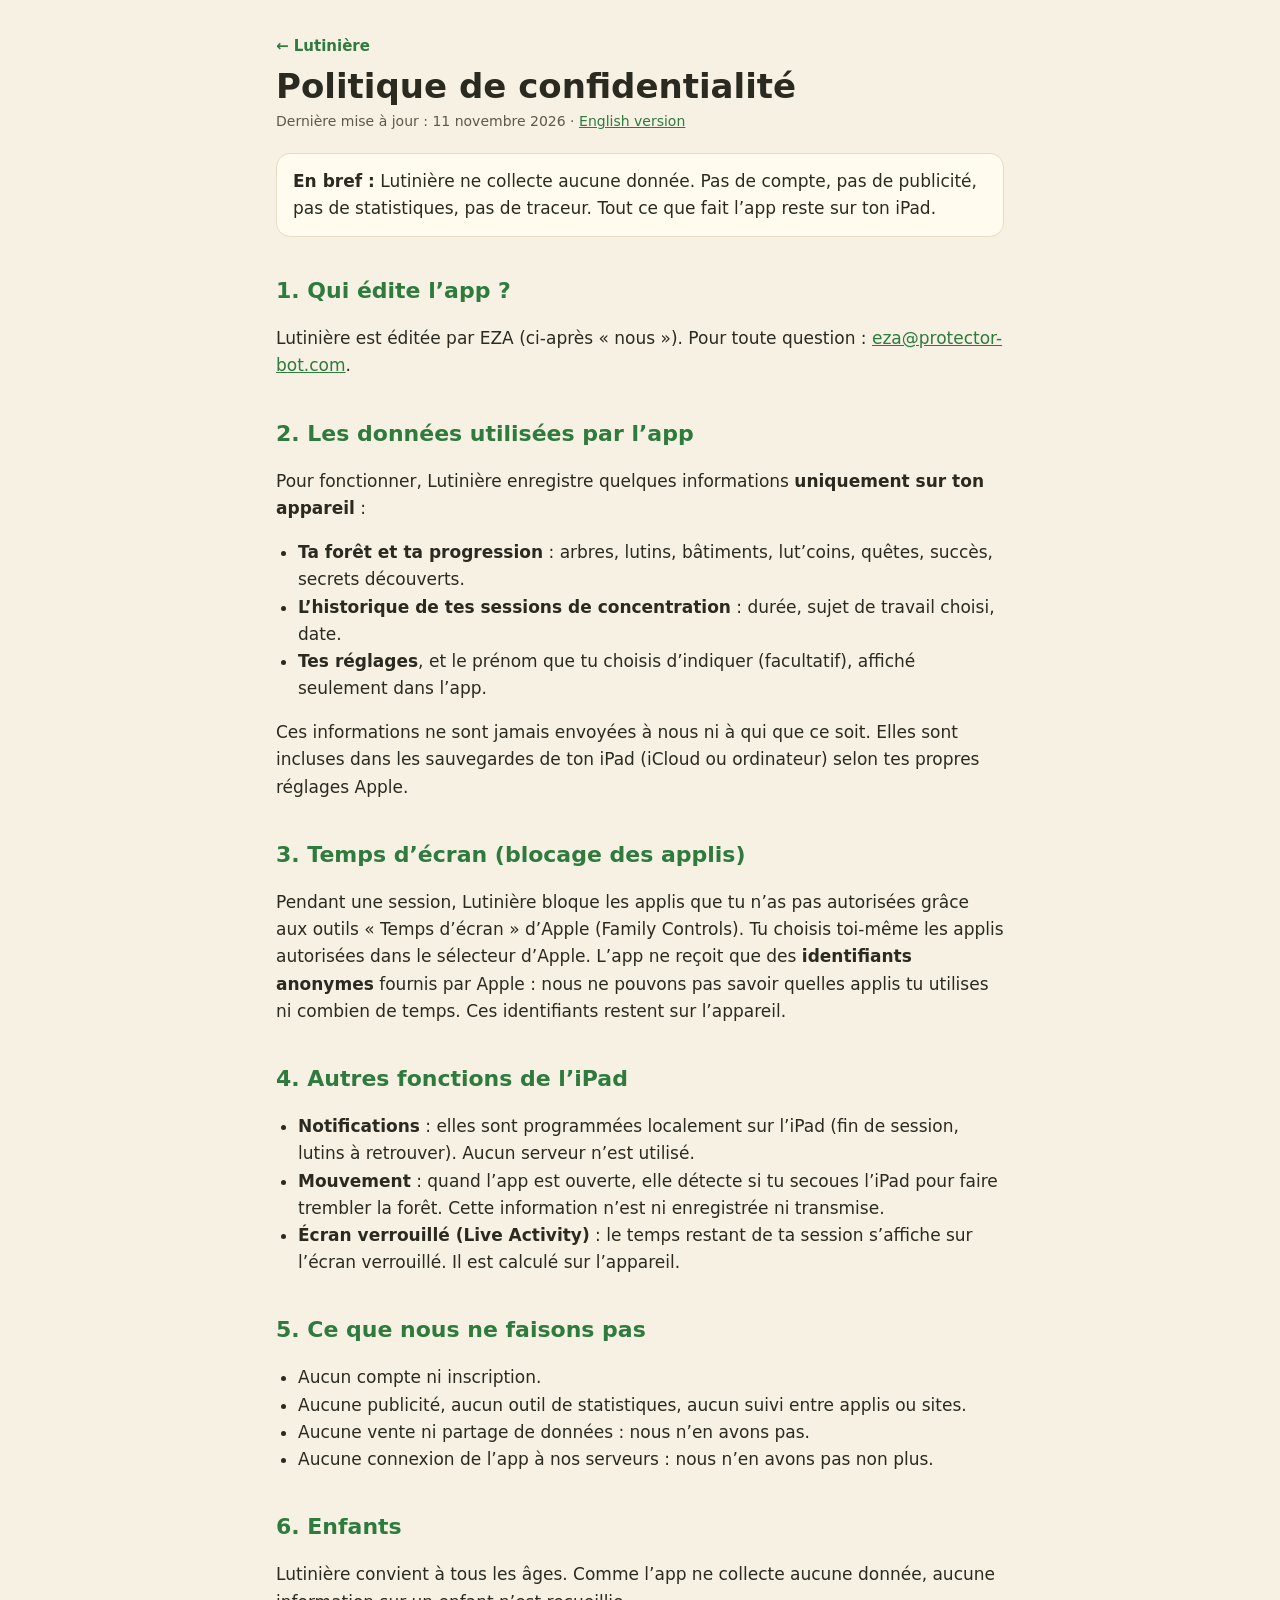
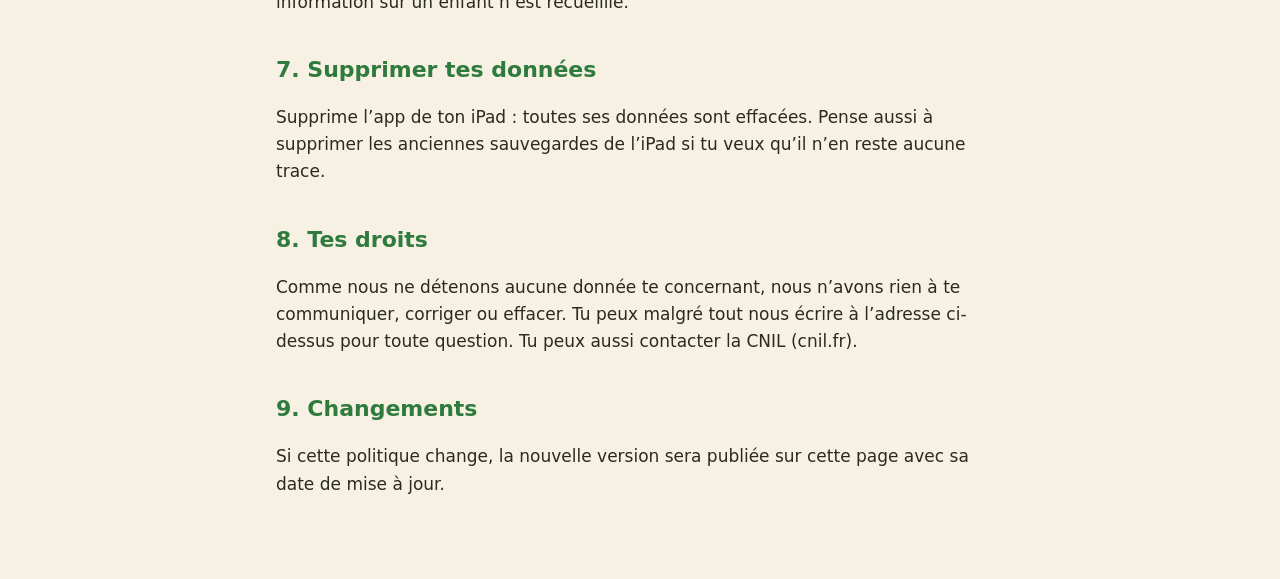
==== confidentialite.html @ a57accae "Site de Lutinière : accueil, assistance, confidentialité Co-Authored-By: Claude Opus 5.5 <noreply@an" ====
<!doctype html>
<html lang="fr">
<head>
<meta charset="utf-8">
<meta name="viewport" content="width=device-width,initial-scale=1">
<title>Lutinière · Politique de confidentialité</title>
<link rel="stylesheet" href="style.css">
</head>
<body>
<main>
  <a class="back" href="index.html">← Lutinière</a>
  <h1>Politique de confidentialité</h1>
  <p class="date">Dernière mise à jour : 11 novembre 2026 · <a href="privacy.html">English version</a></p>

  <div class="box"><b>En bref :</b> Lutinière ne collecte aucune donnée. Pas de compte, pas de publicité, pas de statistiques, pas de traceur. Tout ce que fait l’app reste sur ton iPad.</div>

  <h2>1. Qui édite l’app ?</h2>
  <p>Lutinière est éditée par EZA (ci-après « nous »). Pour toute question : <a href="mailto:eza@protector-bot.com">eza@protector-bot.com</a>.</p>

  <h2>2. Les données utilisées par l’app</h2>
  <p>Pour fonctionner, Lutinière enregistre quelques informations <b>uniquement sur ton appareil</b> :</p>
  <ul>
    <li><b>Ta forêt et ta progression</b> : arbres, lutins, bâtiments, lut’coins, quêtes, succès, secrets découverts.</li>
    <li><b>L’historique de tes sessions de concentration</b> : durée, sujet de travail choisi, date.</li>
    <li><b>Tes réglages</b>, et le prénom que tu choisis d’indiquer (facultatif), affiché seulement dans l’app.</li>
  </ul>
  <p>Ces informations ne sont jamais envoyées à nous ni à qui que ce soit. Elles sont incluses dans les sauvegardes de ton iPad (iCloud ou ordinateur) selon tes propres réglages Apple.</p>

  <h2>3. Temps d’écran (blocage des applis)</h2>
  <p>Pendant une session, Lutinière bloque les applis que tu n’as pas autorisées grâce aux outils « Temps d’écran » d’Apple (Family Controls). Tu choisis toi-même les applis autorisées dans le sélecteur d’Apple. L’app ne reçoit que des <b>identifiants anonymes</b> fournis par Apple : nous ne pouvons pas savoir quelles applis tu utilises ni combien de temps. Ces identifiants restent sur l’appareil.</p>

  <h2>4. Autres fonctions de l’iPad</h2>
  <ul>
    <li><b>Notifications</b> : elles sont programmées localement sur l’iPad (fin de session, lutins à retrouver). Aucun serveur n’est utilisé.</li>
    <li><b>Mouvement</b> : quand l’app est ouverte, elle détecte si tu secoues l’iPad pour faire trembler la forêt. Cette information n’est ni enregistrée ni transmise.</li>
    <li><b>Écran verrouillé (Live Activity)</b> : le temps restant de ta session s’affiche sur l’écran verrouillé. Il est calculé sur l’appareil.</li>
  </ul>

  <h2>5. Ce que nous ne faisons pas</h2>
  <ul>
    <li>Aucun compte ni inscription.</li>
    <li>Aucune publicité, aucun outil de statistiques, aucun suivi entre applis ou sites.</li>
    <li>Aucune vente ni partage de données : nous n’en avons pas.</li>
    <li>Aucune connexion de l’app à nos serveurs : nous n’en avons pas non plus.</li>
  </ul>

  <h2>6. Enfants</h2>
  <p>Lutinière convient à tous les âges. Comme l’app ne collecte aucune donnée, aucune information sur un enfant n’est recueillie.</p>

  <h2>7. Supprimer tes données</h2>
  <p>Supprime l’app de ton iPad : toutes ses données sont effacées. Pense aussi à supprimer les anciennes sauvegardes de l’iPad si tu veux qu’il n’en reste aucune trace.</p>

  <h2>8. Tes droits</h2>
  <p>Comme nous ne détenons aucune donnée te concernant, nous n’avons rien à te communiquer, corriger ou effacer. Tu peux malgré tout nous écrire à l’adresse ci-dessus pour toute question. Tu peux aussi contacter la CNIL (cnil.fr).</p>

  <h2>9. Changements</h2>
  <p>Si cette politique change, la nouvelle version sera publiée sur cette page avec sa date de mise à jour.</p>
</main>
</body>
</html>
---- style.css ----
:root { --bg: #f6f1e3; --card: #fffbef; --ink: #2b2a20; --soft: #5c5a48; --green: #2f7a3d; --line: #e4dcc4; }
@media (prefers-color-scheme: dark) {
  :root { --bg: #16231a; --card: #1e3023; --ink: #f1ecd9; --soft: #b9c2a8; --green: #7fca7a; --line: #2e4733; }
}
* { box-sizing: border-box; }
body { margin: 0; background: var(--bg); color: var(--ink); font: 17px/1.6 -apple-system, "Segoe UI", system-ui, sans-serif; }
main { max-width: 760px; margin: 0 auto; padding: 32px 16px 64px; }
h1 { font-size: 34px; line-height: 1.15; margin: 8px 0 4px; }
h2 { font-size: 22px; margin: 36px 0 8px; color: var(--green); }
a { color: var(--green); }
ul { padding-left: 22px; }
.date { color: var(--soft); font-size: 14px; margin-top: 0; }
.back { text-decoration: none; font-weight: 600; font-size: 15px; }
.box { background: var(--card); border: 1px solid var(--line); border-radius: 14px; padding: 14px 16px; margin: 20px 0; }
.hero { text-align: center; padding: 24px 0 8px; }
.hero img { border-radius: 26px; box-shadow: 0 8px 24px rgba(0,0,0,.18); }
.lead { font-size: 19px; color: var(--soft); max-width: 560px; margin: 8px auto 0; }
.shot { display: block; width: 100%; max-width: 420px; margin: 28px auto; border-radius: 22px; box-shadow: 0 12px 32px rgba(0,0,0,.2); }
details { background: var(--card); border: 1px solid var(--line); border-radius: 12px; padding: 12px 16px; margin: 10px 0; }
summary { cursor: pointer; font-weight: 600; }
details p { margin: 10px 0 2px; color: var(--soft); }
footer { margin-top: 48px; padding-top: 16px; border-top: 1px solid var(--line); font-size: 15px; color: var(--soft); text-align: center; }
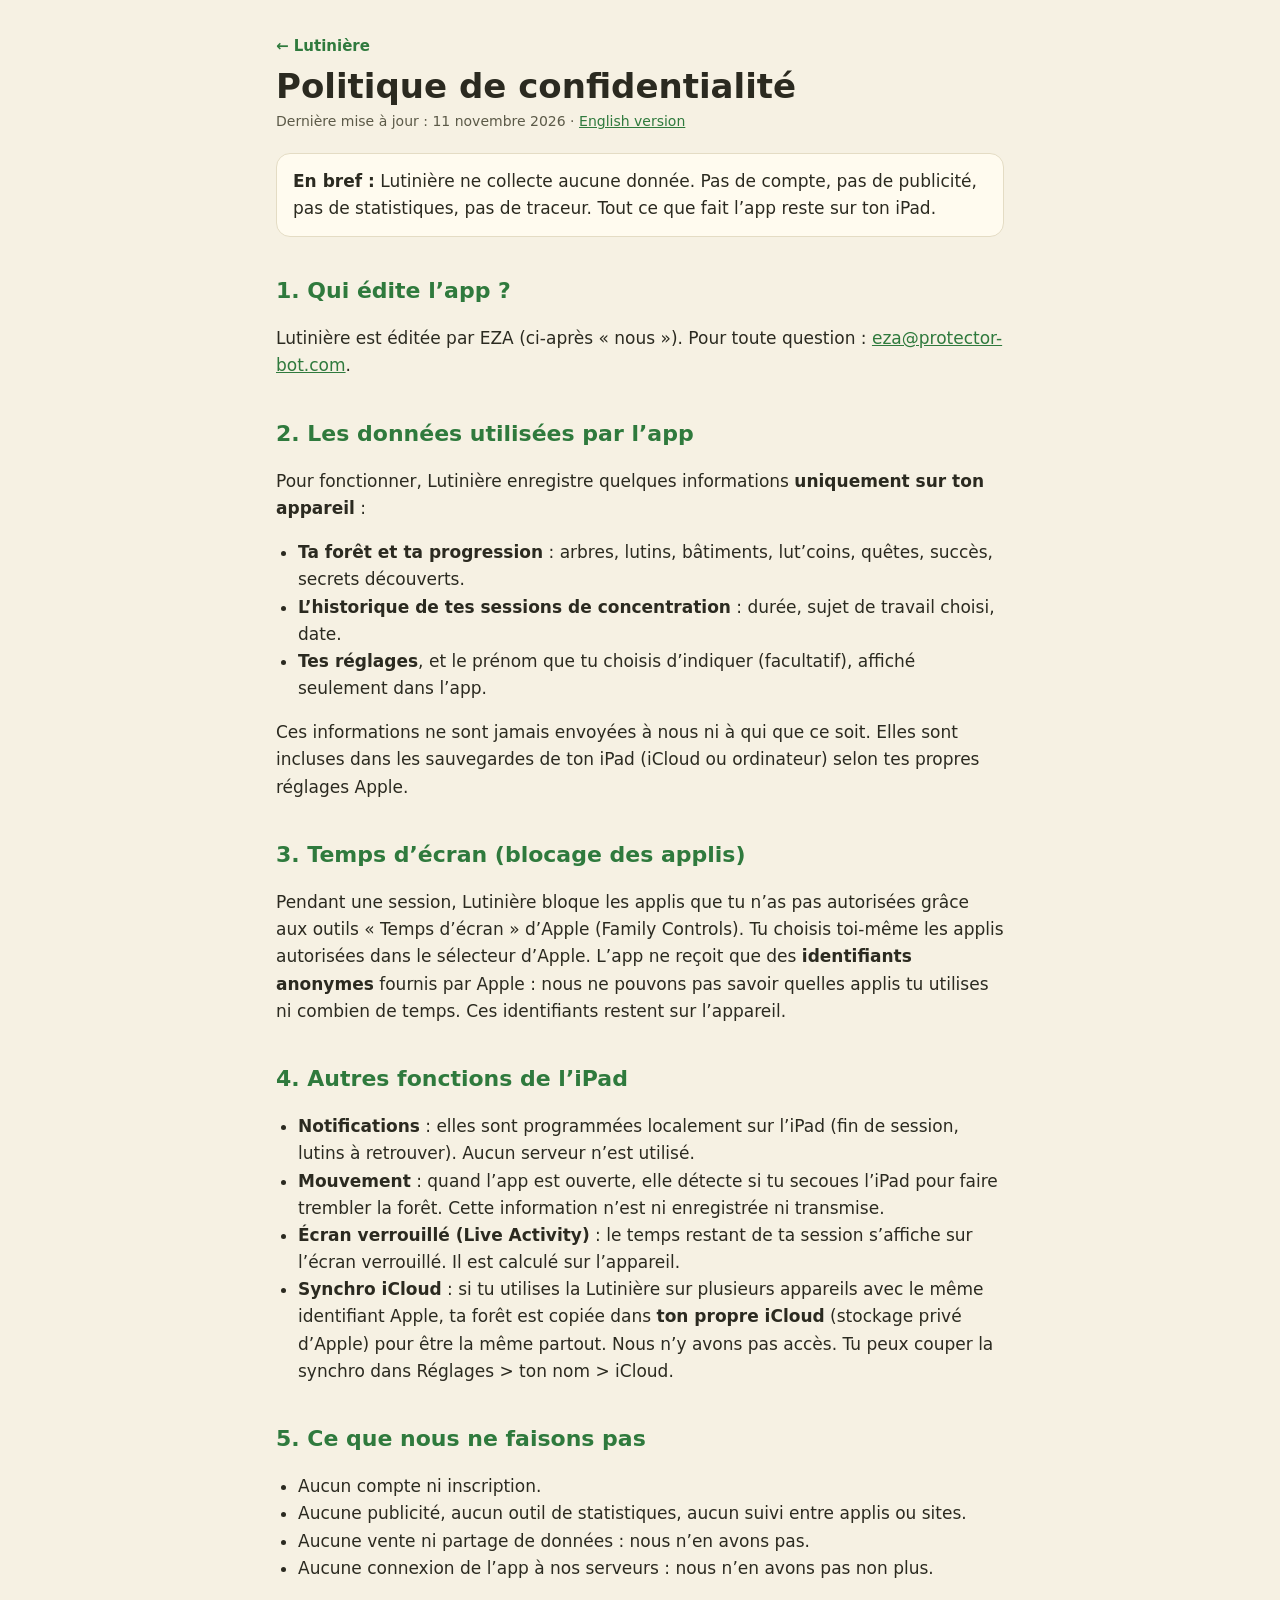
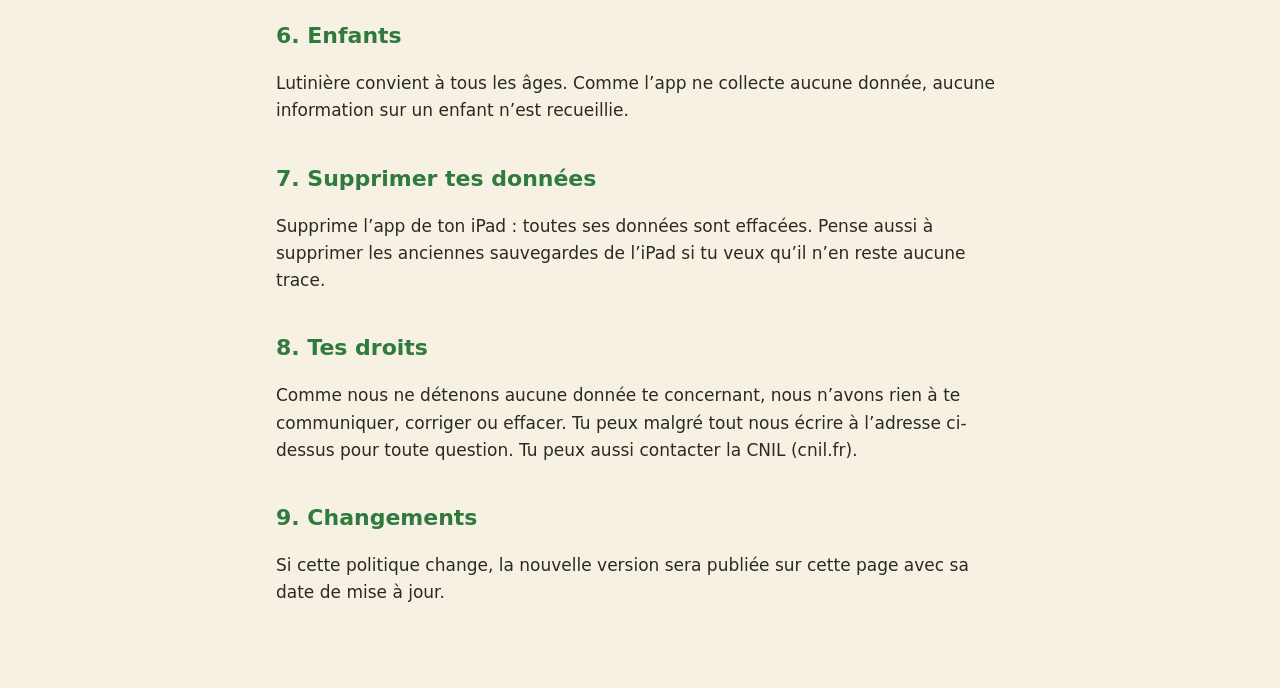
==== commit ffcc7e54: "Confidentialité : synchro iCloud de la forêt (1.5.0) Co-Authored-By: Claude Opus 5.5 <noreply@anthro" ====
--- a/confidentialite.html
+++ b/confidentialite.html
@@ -34,6 +34,7 @@
     <li><b>Notifications</b> : elles sont programmées localement sur l’iPad (fin de session, lutins à retrouver). Aucun serveur n’est utilisé.</li>
     <li><b>Mouvement</b> : quand l’app est ouverte, elle détecte si tu secoues l’iPad pour faire trembler la forêt. Cette information n’est ni enregistrée ni transmise.</li>
     <li><b>Écran verrouillé (Live Activity)</b> : le temps restant de ta session s’affiche sur l’écran verrouillé. Il est calculé sur l’appareil.</li>
+    <li><b>Synchro iCloud</b> : si tu utilises la Lutinière sur plusieurs appareils avec le même identifiant Apple, ta forêt est copiée dans <b>ton propre iCloud</b> (stockage privé d’Apple) pour être la même partout. Nous n’y avons pas accès. Tu peux couper la synchro dans Réglages &gt; ton nom &gt; iCloud.</li>
   </ul>
 
   <h2>5. Ce que nous ne faisons pas</h2>
